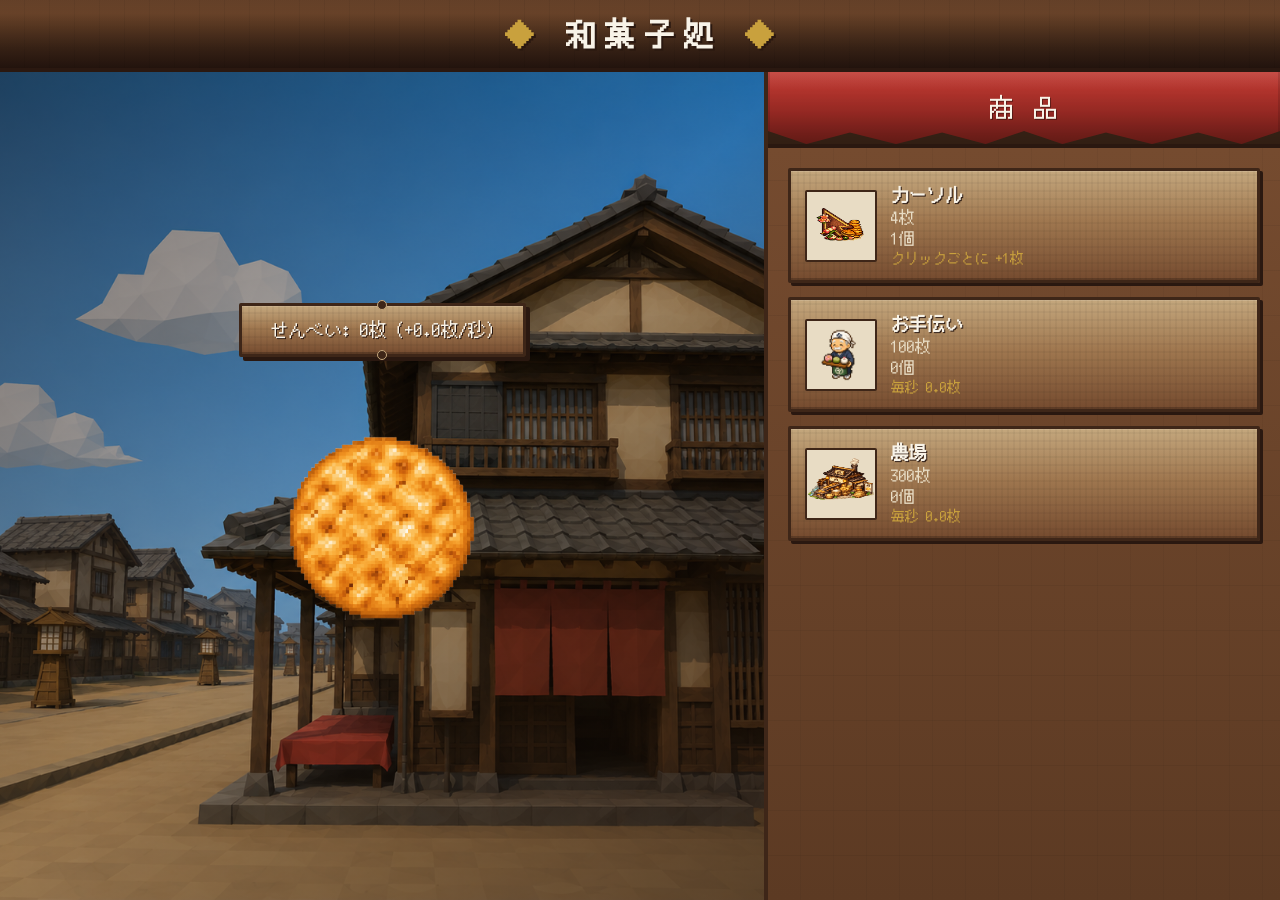
==== index.html @ a3159b0d "feat: 江戸の和菓子屋イメージで見た目の修正" ====
<!DOCTYPE html>
<html lang="en">

<head>
  <meta charset="UTF-8">
  <meta name="viewport" content="width=device-width, initial-scale=1.0">
  <title>Rice Cracker</title>
  <link rel="stylesheet" href="style.css">
  <script src="DONOTTOUCH/lib.js" defer></script>
  <script src="DONOTTOUCH/storage.js" defer></script>
  <script src="script.js" defer></script>
</head>

<body>
  <header class="shop-sign">
    <h1>和菓子処</h1>
  </header>
  <div class="container">
    <div id="particles-container"></div>
    <div class="sectionLeft">
      <div id="senbeiDisplay">せんべい: 0枚</div>
      <div class="senbei-wrapper">
        <img src="DONOTTOUCH/image/senbei.png" class="senbei" alt="煎餅">
      </div>
    </div>
    <div class="sectionRight">
      <div class="shop-header">
        <div class="noren">
          <span class="noren-left">商</span>
          <span class="noren-right">品</span>
        </div>
      </div>
      <div class="store">
        <div id="products">
        </div>
      </div>
    </div>
  </div>
</body>

</html>
---- style.css ----
@font-face {
  font-family: 'PixelMplus12-Regular';
  src: url('DONOTTOUCH/fonts/PixelMplus12-Regular.ttf') format('truetype');
  font-weight: 400;
  font-style: normal;
  font-display: swap;
}

:root {
  --color-paper: #E8DCC4;
  --color-paper-dark: #D6C6A8;
  --color-ink: #1A0E08;
  --color-wood-ink: #2A1810;
  --color-wood-dark: #3E2618;
  --color-wood: #5C3A23;
  --color-wood-mid: #754B2F;
  --color-wood-light: #A07850;
  --color-wood-pale: #C4A77D;
  --color-vermilion: #9E2B25;
  --color-vermilion-dark: #721E19;
  --color-vermilion-light: #C03A32;
  --color-gold: #C9A13D;
  --color-cream: #F8F3E8;
  --font-jp: 'PixelMplus12-Regular', sans-serif;
}

*,
*::before,
*::after {
  box-sizing: border-box;
  margin: 0;
  padding: 0;
}

html,
body {
  width: 100%;
  height: 100%;
}

body {
  display: flex;
  flex-direction: column;
  height: 100vh;
  overflow: hidden;
  font-family: var(--font-jp);
  color: var(--color-ink);
  background: var(--color-paper-dark);
}

.shop-sign {
  flex-shrink: 0;
  height: 72px;
  display: flex;
  align-items: center;
  justify-content: center;
  background:
    linear-gradient(180deg, rgba(0, 0, 0, 0.15) 0%, transparent 20%, rgba(0, 0, 0, 0.2) 100%),
    repeating-linear-gradient(90deg, transparent 0 24px, rgba(0, 0, 0, 0.05) 24px 25px),
    linear-gradient(180deg, var(--color-wood-mid) 0%, var(--color-wood) 35%, var(--color-wood-dark) 70%, var(--color-wood-ink) 100%);
  border-bottom: 4px solid var(--color-wood-ink);
  box-shadow: 0 4px 0 rgba(0, 0, 0, 0.25);
}

.shop-sign h1 {
  display: inline-flex;
  align-items: center;
  gap: 0.8rem;
  font-size: 1.9rem;
  color: var(--color-cream);
  letter-spacing: 0.3em;
  text-indent: 0.3em;
  text-shadow: 2px 2px 0 var(--color-wood-ink);
}

.shop-sign h1::before,
.shop-sign h1::after {
  content: '◆';
  color: var(--color-gold);
  pointer-events: none;
}

.container {
  display: flex;
  flex-direction: row;
  flex: 1;
  min-height: 0;
}

.sectionLeft {
  flex: 0 0 60%;
  display: flex;
  flex-direction: column;
  align-items: center;
  justify-content: center;
  gap: 32px;
  position: relative;
  background:
    linear-gradient(135deg, rgba(26, 14, 8, 0.6) 0%, rgba(26, 14, 8, 0.25) 50%, rgba(26, 14, 8, 0.6) 100%),
    url('DONOTTOUCH/image/background.png') center / cover no-repeat;
  border-right: 4px solid var(--color-wood-dark);
}

#senbeiDisplay {
  position: relative;
  display: inline-flex;
  align-items: center;
  justify-content: center;
  min-width: 280px;
  padding: 14px 28px;
  background:
    repeating-linear-gradient(90deg, rgba(0, 0, 0, 0.04) 0 2px, transparent 2px 6px),
    repeating-linear-gradient(0deg, rgba(0, 0, 0, 0.04) 0 2px, transparent 2px 8px),
    linear-gradient(180deg, var(--color-wood-pale) 0%, var(--color-wood-light) 45%, var(--color-wood-mid) 100%);
  border: 3px solid var(--color-wood-dark);
  border-radius: 2px;
  font-size: 1.15rem;
  color: var(--color-cream);
  text-shadow: 1px 1px 0 var(--color-wood-ink);
  box-shadow:
    inset 0 1px 0 rgba(255, 255, 255, 0.12),
    inset 0 -2px 0 rgba(0, 0, 0, 0.2),
    4px 4px 0 var(--color-wood-ink);
}

#senbeiDisplay::before,
#senbeiDisplay::after {
  content: '';
  position: absolute;
  left: 50%;
  width: 10px;
  height: 10px;
  margin-left: -5px;
  border-radius: 50%;
  background: var(--color-wood-dark);
  border: 1px solid var(--color-wood-pale);
  pointer-events: none;
}

#senbeiDisplay::before {
  top: -6px;
}

#senbeiDisplay::after {
  bottom: -6px;
}

.senbei-wrapper {
  position: relative;
  width: 280px;
  height: 280px;
  display: flex;
  align-items: center;
  justify-content: center;
  background: transparent;
}

.senbei {
  display: block;
  width: 240px;
  height: 240px;
  border-radius: 50%;
  cursor: pointer;
  transition: transform 0.1s ease;
  object-fit: contain;
}

.senbei:hover {
  transform: scale(1.05);
}

.senbei.clicked {
  animation: pop 0.3s ease;
}

.sectionRight {
  flex: 0 0 40%;
  display: flex;
  flex-direction: column;
  background:
    repeating-linear-gradient(90deg, transparent 0 10px, rgba(0, 0, 0, 0.04) 10px 11px),
    linear-gradient(180deg, var(--color-wood) 0%, var(--color-wood-dark) 100%);
}

.shop-header {
  flex-shrink: 0;
  height: 76px;
  display: flex;
  align-items: flex-start;
  justify-content: center;
  background:
    linear-gradient(180deg, rgba(255, 255, 255, 0.06) 0%, transparent 30%, rgba(0, 0, 0, 0.2) 100%),
    var(--color-wood-dark);
  border-bottom: 4px solid var(--color-wood-ink);
}

.noren {
  display: flex;
  gap: 0;
  width: 100%;
  height: 72px;
}

.noren span {
  display: flex;
  padding: 10px;
  flex: 1;
  align-items: center;
  height: 100%;
  background:
    linear-gradient(180deg, rgba(255, 255, 255, 0.1) 0%, transparent 25%, rgba(0, 0, 0, 0.15) 100%),
    linear-gradient(180deg, var(--color-vermilion-light) 0%, var(--color-vermilion) 55%, var(--color-vermilion-dark) 100%);
  clip-path: polygon(0 0, 100% 0, 100% 82%, 85% 100%, 68% 84%, 50% 100%, 32% 84%, 15% 100%, 0 82%);
  color: var(--color-cream);
  font-size: 1.5rem;
  text-shadow: 1px 1px 0 rgba(0, 0, 0, 0.4);
}

.noren-left {
  justify-content: end;
  border-left: 2px solid rgba(0, 0, 0, 0.12);
}

.noren-right {
  justify-content: start;
  border-right: 2px solid rgba(0, 0, 0, 0.12);
}

.store {
  flex: 1;
  overflow-y: auto;
  background:
    repeating-linear-gradient(90deg, transparent 0 32px, rgba(0, 0, 0, 0.04) 32px 33px),
    repeating-linear-gradient(0deg, transparent 0 44px, rgba(0, 0, 0, 0.05) 44px 45px),
    linear-gradient(180deg, var(--color-wood-mid) 0%, var(--color-wood) 100%);
  padding: 20px;
}

.product-card {
  margin-bottom: 14px;
  padding: 14px;
  display: flex;
  align-items: center;
  gap: 14px;
  background:
    repeating-linear-gradient(90deg, rgba(0, 0, 0, 0.04) 0 2px, transparent 2px 6px),
    repeating-linear-gradient(0deg, rgba(0, 0, 0, 0.04) 0 2px, transparent 2px 8px),
    linear-gradient(180deg, var(--color-wood-pale) 0%, var(--color-wood-light) 45%, var(--color-wood-mid) 100%);
  border: 3px solid var(--color-wood-dark);
  border-radius: 2px;
  cursor: pointer;
  color: var(--color-cream);
  box-shadow:
    inset 0 1px 0 rgba(255, 255, 255, 0.12),
    inset 0 -2px 0 rgba(0, 0, 0, 0.18),
    3px 3px 0 var(--color-wood-ink);
  transition: transform 0.1s ease, box-shadow 0.1s ease;
}

.product-card:hover {
  transform: translate(-2px, -2px);
  box-shadow:
    inset 0 1px 0 rgba(255, 255, 255, 0.12),
    inset 0 -2px 0 rgba(0, 0, 0, 0.18),
    5px 5px 0 var(--color-wood-ink);
}

.product-card h2 {
  font-size: 1.1rem;
  color: var(--color-cream);
  text-shadow: 1px 1px 0 var(--color-wood-ink);
}

.product-card p {
  margin-top: 4px;
  color: var(--color-paper);
}

.product-card .effect {
  font-size: 0.85rem;
  color: var(--color-gold);
}

.product-image {
  width: 72px;
  height: 72px;
  flex-shrink: 0;
  border-radius: 2px;
  border: 2px solid var(--color-wood-dark);
  background: var(--color-paper);
}

.product-info {
  flex: 1;
  min-width: 0;
}

#particles-container {
  position: fixed;
  inset: 0;
  pointer-events: none;
  z-index: 100;
  overflow: hidden;
}

.particle {
  position: fixed;
  width: 12px;
  height: 12px;
  border-radius: 50%;
  background: var(--color-wood-pale);
  pointer-events: none;
  box-shadow: 0 0 4px rgba(201, 161, 61, 0.5);
  animation: particle-fly 0.8s ease-out forwards;
}

@keyframes pop {
  0% {
    transform: scale(1);
  }

  30% {
    transform: scale(0.85);
  }

  60% {
    transform: scale(1.08);
  }

  100% {
    transform: scale(1);
  }
}

@keyframes particle-fly {
  0% {
    opacity: 1;
    transform: translate(0, 0) scale(1);
  }

  100% {
    opacity: 0;
    transform: translate(var(--dx, 0), -80px) scale(0.3);
  }
}

.store::-webkit-scrollbar {
  width: 10px;
}

.store::-webkit-scrollbar-track {
  background: var(--color-wood-dark);
}

.store::-webkit-scrollbar-thumb {
  background: var(--color-wood-light);
  border: 1px solid var(--color-wood-ink);
}

.store::-webkit-scrollbar-thumb:hover {
  background: var(--color-wood-pale);
}
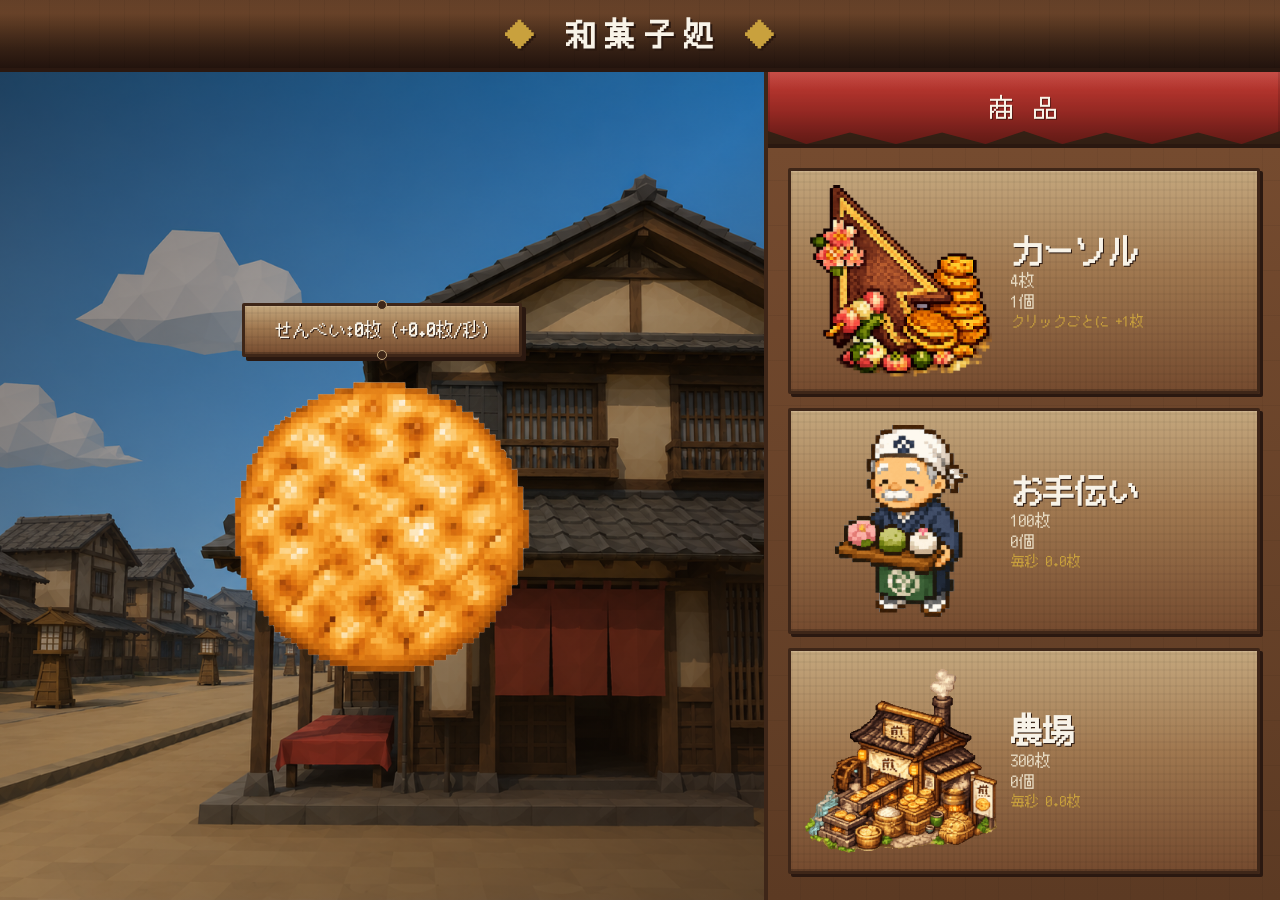
==== commit 4541912e: "feat: 画像サイズ調整" ====
--- a/index.html
+++ b/index.html
@@ -1,5 +1,5 @@
 <!DOCTYPE html>
-<html lang="en">
+<html lang="ja">
 
 <head>
   <meta charset="UTF-8">
@@ -18,7 +18,7 @@
   <div class="container">
     <div id="particles-container"></div>
     <div class="sectionLeft">
-      <div id="senbeiDisplay">せんべい: 0枚</div>
+      <div id="senbeiDisplay">せんべい: <span id="senbeiCount">0</span>枚 (+<span id="senbeiRate">0.0</span>枚/秒)</div>
       <div class="senbei-wrapper">
         <img src="DONOTTOUCH/image/senbei.png" class="senbei" alt="煎餅">
       </div>
--- a/style.css
+++ b/style.css
@@ -123,6 +123,11 @@
     4px 4px 0 var(--color-wood-ink);
 }
 
+#senbeiCount,
+#senbeiRate {
+  font-weight: 700;
+}
+
 #senbeiDisplay::before,
 #senbeiDisplay::after {
   content: '';
@@ -157,8 +162,8 @@
 
 .senbei {
   display: block;
-  width: 240px;
-  height: 240px;
+  width: 384px;
+  height: 384px;
   border-radius: 50%;
   cursor: pointer;
   transition: transform 0.1s ease;
@@ -266,7 +271,7 @@
 }
 
 .product-card h2 {
-  font-size: 1.1rem;
+  font-size: 2rem;
   color: var(--color-cream);
   text-shadow: 1px 1px 0 var(--color-wood-ink);
 }
@@ -282,12 +287,11 @@
 }
 
 .product-image {
-  width: 72px;
-  height: 72px;
+  width: 192px;
+  height: 192px;
   flex-shrink: 0;
-  border-radius: 2px;
-  border: 2px solid var(--color-wood-dark);
-  background: var(--color-paper);
+  background: transparent;
+  object-fit: contain;
 }
 
 .product-info {
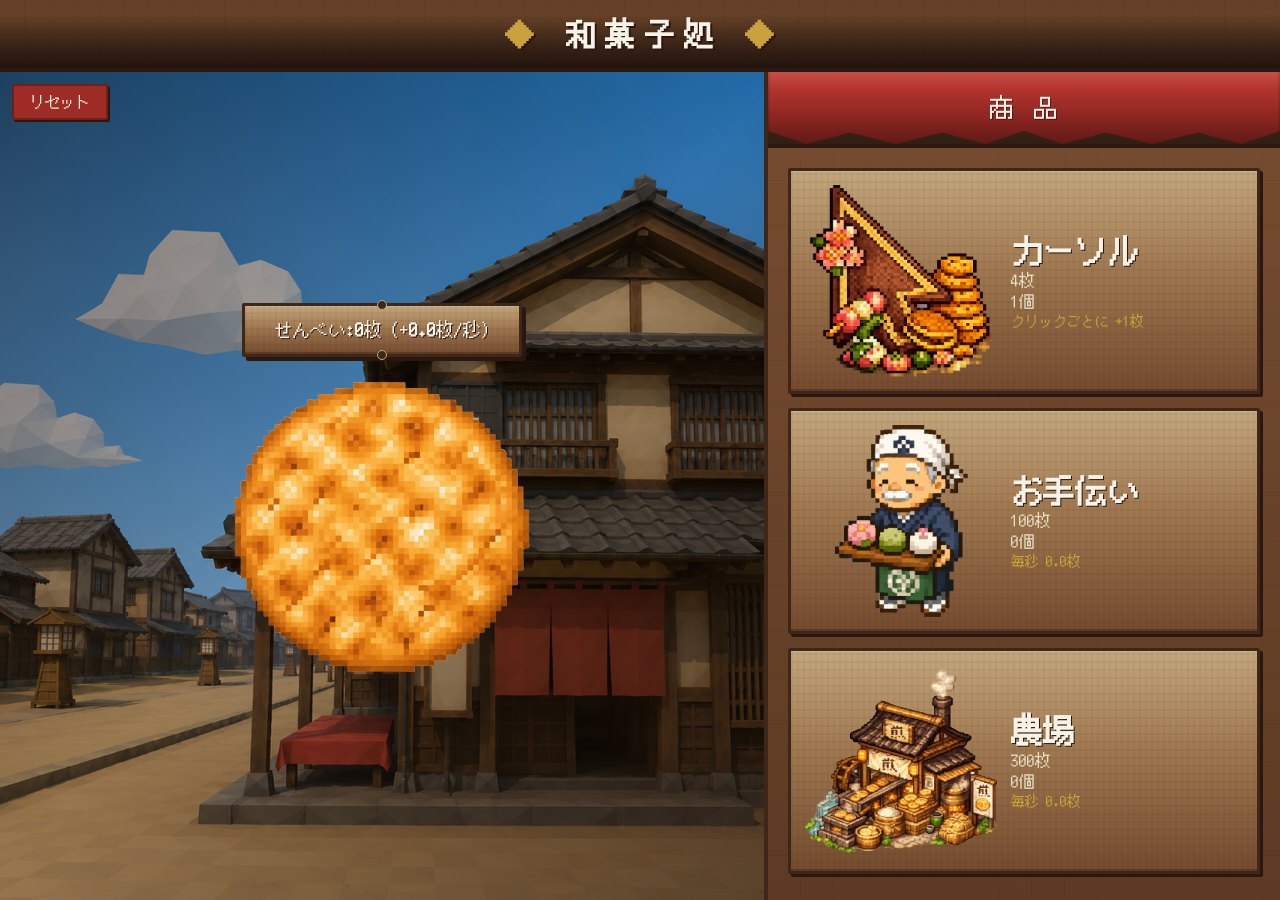
==== commit 2350a473: "feat: リセットボタンの追加" ====
--- a/index.html
+++ b/index.html
@@ -4,6 +4,7 @@
 <head>
   <meta charset="UTF-8">
   <meta name="viewport" content="width=device-width, initial-scale=1.0">
+  <!-- titleタグの中身を書き換えて好きな言葉を入れてみよう！ -->
   <title>Rice Cracker</title>
   <link rel="stylesheet" href="style.css">
   <script src="DONOTTOUCH/lib.js" defer></script>
@@ -13,14 +14,22 @@
 
 <body>
   <header class="shop-sign">
+    <!-- h1タグにも好きな言葉を入れてみよう -->
     <h1>和菓子処</h1>
   </header>
   <div class="container">
     <div id="particles-container"></div>
-    <div class="sectionLeft">
+    <div class="sectionLeft">     
+        <!-- 【課題】ここにリセットボタンを追加しよう！
+        下の例のように button タグを書いてみよう。
+        id="resetButton"、class="reset-button"、type="button" を忘れないでね。
+        ボタンの文字は「リセット」にしてみよう。 -->
+        <button id="resetButton" class="reset-button" type="button">リセット</button>
+     
       <div id="senbeiDisplay">せんべい: <span id="senbeiCount">0</span>枚 (+<span id="senbeiRate">0.0</span>枚/秒)</div>
       <div class="senbei-wrapper">
-        <img src="DONOTTOUCH/image/senbei.png" class="senbei" alt="煎餅">
+        <!-- せんべいの画像を追加して、ゲームに反映させよう！ -->
+        <img src="senbei.png" class="senbei" alt="せんべい">
       </div>
     </div>
     <div class="sectionRight">
@@ -38,4 +47,4 @@
   </div>
 </body>
 
-</html>+</html>
--- a/style.css
+++ b/style.css
@@ -101,6 +101,25 @@
   border-right: 4px solid var(--color-wood-dark);
 }
 
+.reset-button {
+  position: absolute;
+  top: 12px;
+  left: 12px;
+  padding: 8px 16px;
+  font-family: var(--font-jp);
+  font-size: 0.95rem;
+  color: var(--color-cream);
+  background: var(--color-vermilion);
+  border: 2px solid var(--color-vermilion-dark);
+  border-radius: 2px;
+  cursor: pointer;
+  box-shadow: 2px 2px 0 var(--color-wood-ink);
+}
+
+.reset-button:hover {
+  background: var(--color-vermilion-light);
+}
+
 #senbeiDisplay {
   position: relative;
   display: inline-flex;
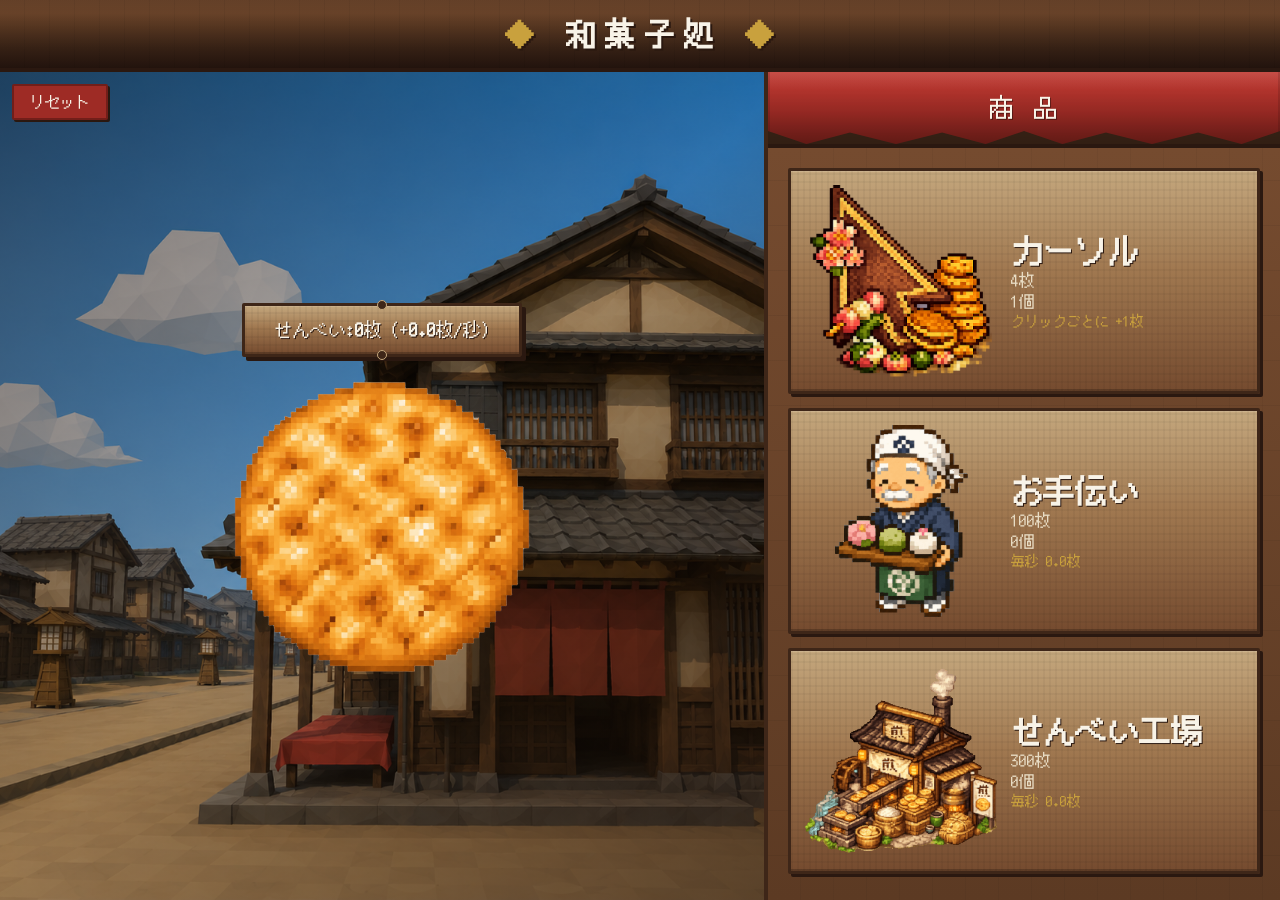
==== commit e6f06010: "feat: htmlでの手順を追加" ====
--- a/index.html
+++ b/index.html
@@ -4,7 +4,7 @@
 <head>
   <meta charset="UTF-8">
   <meta name="viewport" content="width=device-width, initial-scale=1.0">
-  <!-- titleタグの中身を書き換えて好きな言葉を入れてみよう！ -->
+  <!-- ①titleタグの中身を書き換えて好きな言葉を入れて、ゲームのタイトルを設定しよう! -->
   <title>Rice Cracker</title>
   <link rel="stylesheet" href="style.css">
   <script src="DONOTTOUCH/lib.js" defer></script>
@@ -14,21 +14,21 @@
 
 <body>
   <header class="shop-sign">
-    <!-- h1タグにも好きな言葉を入れてみよう -->
+    <!-- ②h1タグにも好きな言葉を入れて、お店の名前を設定しよう! -->
     <h1>和菓子処</h1>
   </header>
   <div class="container">
     <div id="particles-container"></div>
-    <div class="sectionLeft">     
-        <!-- 【課題】ここにリセットボタンを追加しよう！
+    <div class="sectionLeft">
+      <!-- 【課題】ここにリセットボタンを追加しよう！
         下の例のように button タグを書いてみよう。
         id="resetButton"、class="reset-button"、type="button" を忘れないでね。
         ボタンの文字は「リセット」にしてみよう。 -->
-        <button id="resetButton" class="reset-button" type="button">リセット</button>
-     
+      <button id="resetButton" class="reset-button" type="button">リセット</button>
+
       <div id="senbeiDisplay">せんべい: <span id="senbeiCount">0</span>枚 (+<span id="senbeiRate">0.0</span>枚/秒)</div>
       <div class="senbei-wrapper">
-        <!-- せんべいの画像を追加して、ゲームに反映させよう！ -->
+        <!-- ③せんべいの画像を追加して、ゲームに反映させよう！ -->
         <img src="senbei.png" class="senbei" alt="せんべい">
       </div>
     </div>
@@ -47,4 +47,4 @@
   </div>
 </body>
 
-</html>
+</html>
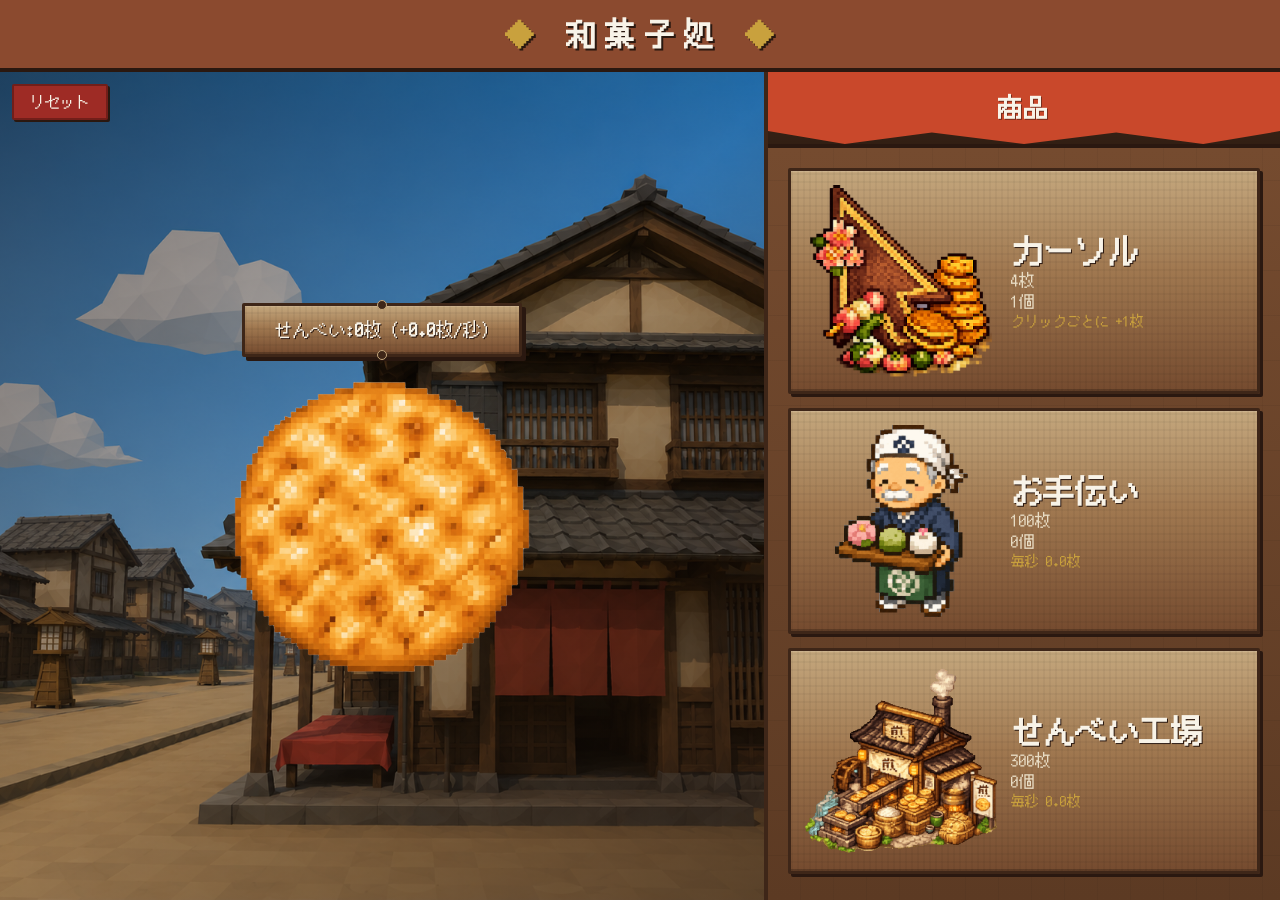
==== commit be23cdc6: "feat: cssでの手順の追加" ====
--- a/index.html
+++ b/index.html
@@ -34,10 +34,7 @@
     </div>
     <div class="sectionRight">
       <div class="shop-header">
-        <div class="noren">
-          <span class="noren-left">商</span>
-          <span class="noren-right">品</span>
-        </div>
+        <div class="noren">商品</div>
       </div>
       <div class="store">
         <div id="products">
--- a/style.css
+++ b/style.css
@@ -54,10 +54,7 @@
   display: flex;
   align-items: center;
   justify-content: center;
-  background:
-    linear-gradient(180deg, rgba(0, 0, 0, 0.15) 0%, transparent 20%, rgba(0, 0, 0, 0.2) 100%),
-    repeating-linear-gradient(90deg, transparent 0 24px, rgba(0, 0, 0, 0.05) 24px 25px),
-    linear-gradient(180deg, var(--color-wood-mid) 0%, var(--color-wood) 35%, var(--color-wood-dark) 70%, var(--color-wood-ink) 100%);
+  background-color: #8b4a2f;
   border-bottom: 4px solid var(--color-wood-ink);
   box-shadow: 0 4px 0 rgba(0, 0, 0, 0.25);
 }
@@ -218,36 +215,34 @@
   border-bottom: 4px solid var(--color-wood-ink);
 }
 
+/* ④　のれんの色を変えてみよう！ */
 .noren {
   display: flex;
-  gap: 0;
+  justify-content: center;
+  align-items: center;
+  gap: 1.5rem;
   width: 100%;
   height: 72px;
+  background-color: #c9482b;
+  color: var(--color-cream);
+  font-size: 1.5rem;
+  font-weight: 700;
+  letter-spacing: 0.1em;
+  text-shadow: 1px 1px 0 rgba(0, 0, 0, 0.4);
+  clip-path: polygon(0 0, 100% 0, 100% 82%, 85% 100%, 68% 84%, 50% 100%, 32% 84%, 15% 100%, 0 82%);
 }
 
 .noren span {
   display: flex;
-  padding: 10px;
-  flex: 1;
-  align-items: center;
+  align-items: center;
+  justify-content: center;
   height: 100%;
-  background:
-    linear-gradient(180deg, rgba(255, 255, 255, 0.1) 0%, transparent 25%, rgba(0, 0, 0, 0.15) 100%),
-    linear-gradient(180deg, var(--color-vermilion-light) 0%, var(--color-vermilion) 55%, var(--color-vermilion-dark) 100%);
-  clip-path: polygon(0 0, 100% 0, 100% 82%, 85% 100%, 68% 84%, 50% 100%, 32% 84%, 15% 100%, 0 82%);
+  padding: 0 10px;
   color: var(--color-cream);
   font-size: 1.5rem;
+  font-weight: 700;
+  letter-spacing: 0.1em;
   text-shadow: 1px 1px 0 rgba(0, 0, 0, 0.4);
-}
-
-.noren-left {
-  justify-content: end;
-  border-left: 2px solid rgba(0, 0, 0, 0.12);
-}
-
-.noren-right {
-  justify-content: start;
-  border-right: 2px solid rgba(0, 0, 0, 0.12);
 }
 
 .store {
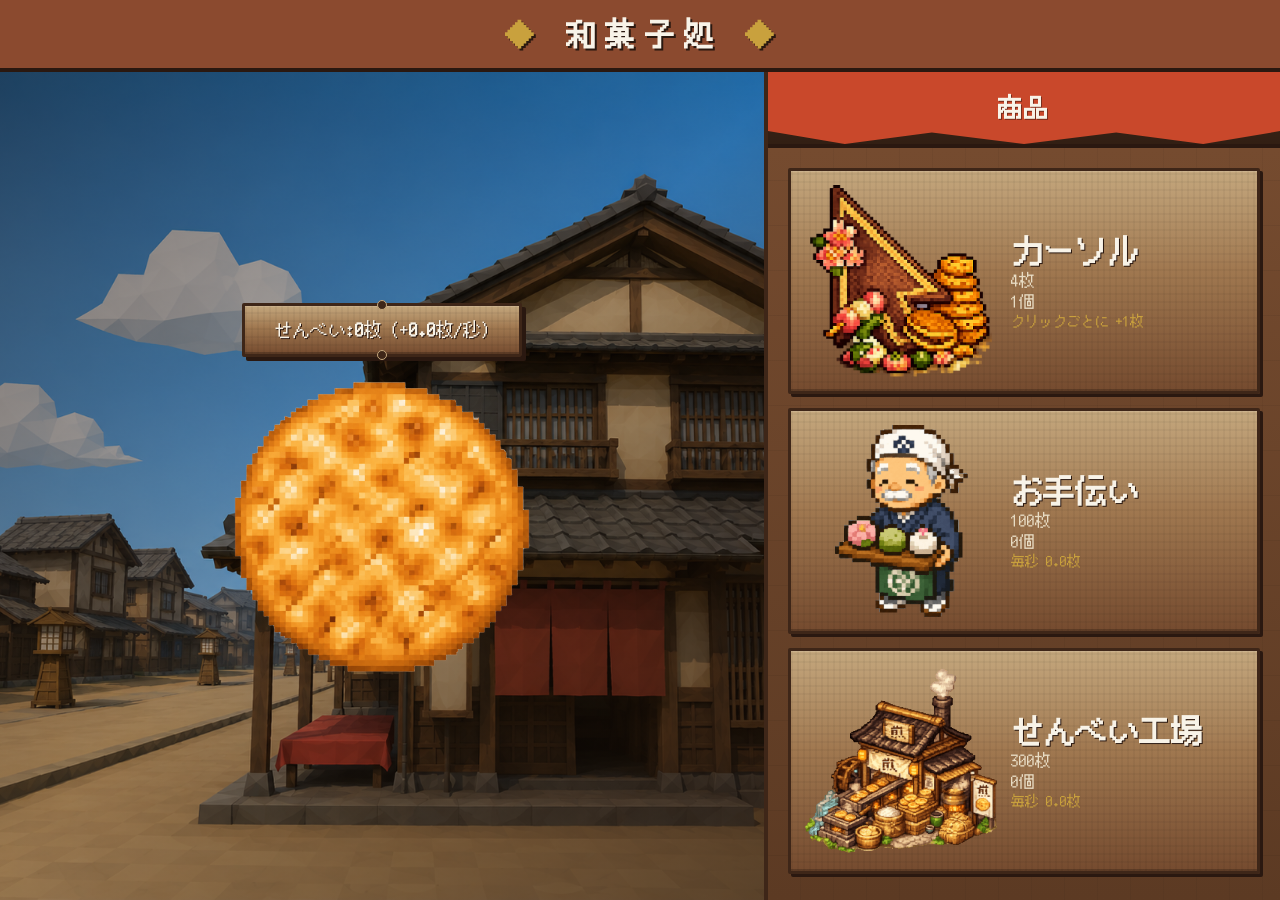
==== commit f20bfc62: "feat: 手順のコメントアウト完了" ====
--- a/index.html
+++ b/index.html
@@ -24,7 +24,7 @@
         下の例のように button タグを書いてみよう。
         id="resetButton"、class="reset-button"、type="button" を忘れないでね。
         ボタンの文字は「リセット」にしてみよう。 -->
-      <button id="resetButton" class="reset-button" type="button">リセット</button>
+      <!-- <button id="resetButton" class="reset-button" type="button">リセット</button> -->
 
       <div id="senbeiDisplay">せんべい: <span id="senbeiCount">0</span>枚 (+<span id="senbeiRate">0.0</span>枚/秒)</div>
       <div class="senbei-wrapper">
